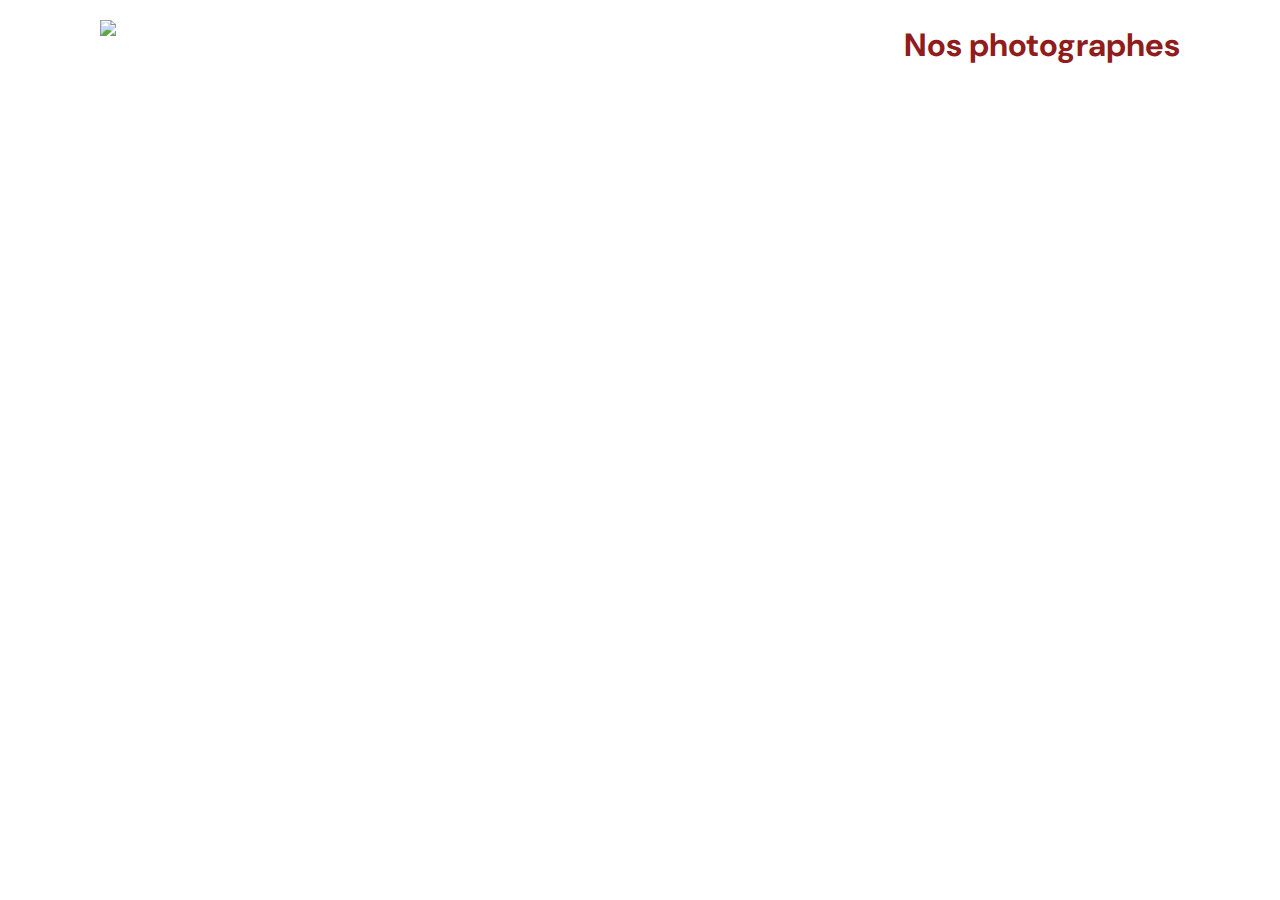
==== index.html @ 689de19c "initial project" ====
<!DOCTYPE html>
<html>
  <head>
    <link href="./styles/css/style.css" rel="stylesheet" type="text/css" />
    <meta charset="utf-8" />
    <link rel="icon" type="image/png" href="assets/favicon.ico" />
    <link
      href="https://fonts.googleapis.com/css?family=DM+Sans&display=swap"
      rel="stylesheet"
    />
    <title>Fisheye</title>
  </head>
  <body>
    <header>
      <img src="assets/images/logo.png" class="logo" />
      <h1>Nos photographes</h1>
    </header>
    <main id="main">
      <div class="photographer_section"></div>
    </main>
    <script
      type="text/javascript"
      src="scripts/factories/Photographer.js"
    ></script>

    <script type="text/javascript" src="scripts/pages/index.js"></script>
    <script type="text/javascript" src="scripts/pages/photographer.js"></script>
  </body>
</html>
---- styles/css/style.css ----
@import url(photographer.css);body{font-family:"DM Sans", sans-serif;margin:0}header{display:flex;flex-direction:row;justify-content:space-between;align-items:center;height:90px}h1{color:#901c1c;margin-right:100px}.logo{height:50px;margin-left:100px}.photographer_section{display:grid;grid-template-columns:1fr 1fr 1fr;gap:70px;margin-top:100px}.photographer_section article{justify-self:center;display:flex;justify-content:center;align-items:center;flex-direction:column}.photographer_section article h2{color:#d3573c;font-size:36px}.photographer_section article img{height:200px;width:200px}
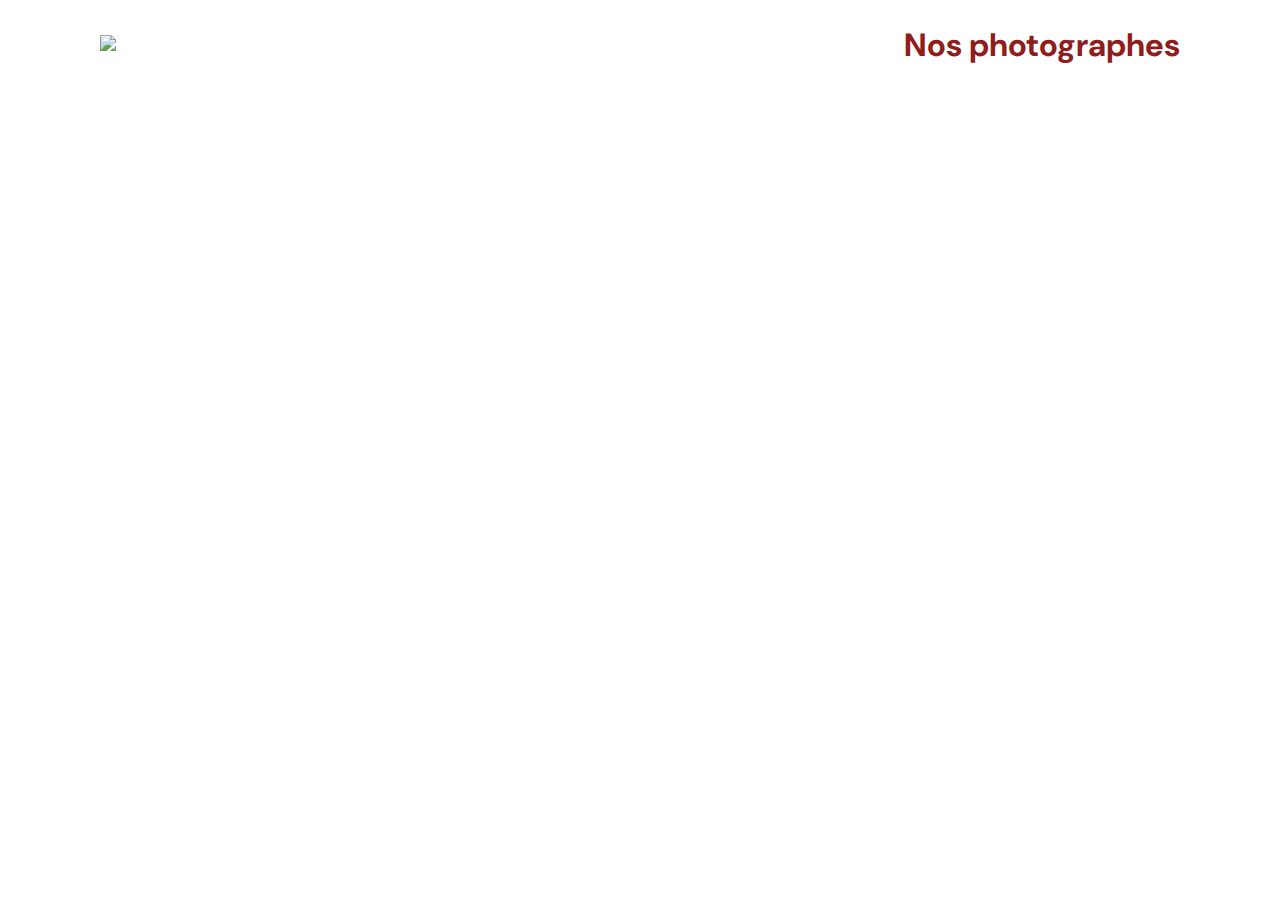
==== commit 739095e9: "rezise image and update data get file" ====
--- a/index.html
+++ b/index.html
@@ -8,22 +8,24 @@
       href="https://fonts.googleapis.com/css?family=DM+Sans&display=swap"
       rel="stylesheet"
     />
+    <script src="https://ajax.googleapis.com/ajax/libs/jquery/3.5.1/jquery.min.js"></script>
     <title>Fisheye</title>
   </head>
   <body>
     <header>
-      <img src="assets/images/logo.png" class="logo" />
+      <a href="./index.html">
+        <img src="assets/images/logo.png" class="logo"
+      /></a>
       <h1>Nos photographes</h1>
     </header>
     <main id="main">
-      <div class="photographer_section"></div>
+      <section class="photographer_section"></section>
     </main>
     <script
       type="text/javascript"
       src="scripts/factories/Photographer.js"
     ></script>
-
+    <script type="text/javascript" src="./scripts/utils/getData.js"></script>
     <script type="text/javascript" src="scripts/pages/index.js"></script>
-    <script type="text/javascript" src="scripts/pages/photographer.js"></script>
   </body>
 </html>
--- a/styles/css/style.css
+++ b/styles/css/style.css
@@ -1 +1 @@
-@import url(photographer.css);body{font-family:"DM Sans", sans-serif;margin:0}header{display:flex;flex-direction:row;justify-content:space-between;align-items:center;height:90px}h1{color:#901c1c;margin-right:100px}.logo{height:50px;margin-left:100px}.photographer_section{display:grid;grid-template-columns:1fr 1fr 1fr;gap:70px;margin-top:100px}.photographer_section article{justify-self:center;display:flex;justify-content:center;align-items:center;flex-direction:column}.photographer_section article h2{color:#d3573c;font-size:36px}.photographer_section article img{height:200px;width:200px}
+@import url(photographer.css);body{font-family:"DM Sans", sans-serif;margin:0}header{display:flex;flex-direction:row;justify-content:space-between;align-items:center;height:90px}h1{color:#901c1c;margin-right:100px}.logo{height:50px;margin-left:100px}.photographer_section{display:grid;grid-template-columns:1fr 1fr 1fr;grid-gap:70px;grid-auto-flow:row dense;margin-top:100px}.photographer_section article{justify-self:center;display:flex;justify-content:center;align-items:center;flex-direction:column}.photographer_section article h2{color:#d3573c;font-size:36px;margin:0}.photographer_section article img{height:200px;width:200px;border-radius:100%;object-fit:cover}.photographer_section article .citiesAndCountries{font-size:1.1em;color:#901c1c}.photographer_section article p{font-size:0.7em;margin:0;font-weight:bold}.photographer_section article .prices{font-weight:lighter}
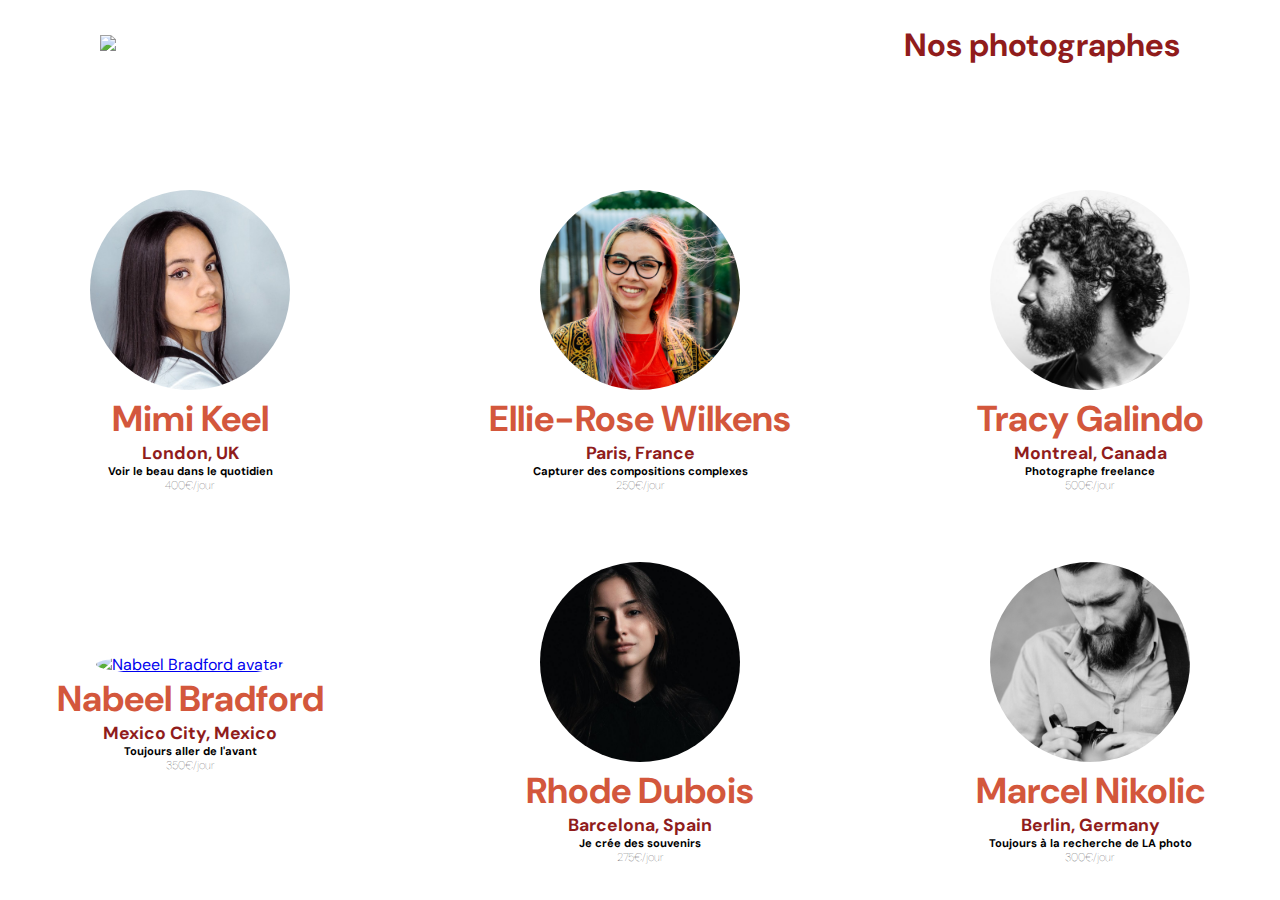
==== commit 5fcbd268: "add media photos and add select button" ====
--- a/index.html
+++ b/index.html
@@ -8,7 +8,6 @@
       href="https://fonts.googleapis.com/css?family=DM+Sans&display=swap"
       rel="stylesheet"
     />
-    <script src="https://ajax.googleapis.com/ajax/libs/jquery/3.5.1/jquery.min.js"></script>
     <title>Fisheye</title>
   </head>
   <body>
@@ -23,7 +22,7 @@
     </main>
     <script
       type="text/javascript"
-      src="scripts/factories/Photographer.js"
+      src="scripts/factories/photographer.js"
     ></script>
     <script type="text/javascript" src="./scripts/utils/getData.js"></script>
     <script type="text/javascript" src="scripts/pages/index.js"></script>
--- a/styles/css/style.css
+++ b/styles/css/style.css
@@ -1 +1 @@
-@import url(photographer.css);body{font-family:"DM Sans", sans-serif;margin:0}header{display:flex;flex-direction:row;justify-content:space-between;align-items:center;height:90px}h1{color:#901c1c;margin-right:100px}.logo{height:50px;margin-left:100px}.photographer_section{display:grid;grid-template-columns:1fr 1fr 1fr;grid-gap:70px;grid-auto-flow:row dense;margin-top:100px}.photographer_section article{justify-self:center;display:flex;justify-content:center;align-items:center;flex-direction:column}.photographer_section article h2{color:#d3573c;font-size:36px;margin:0}.photographer_section article img{height:200px;width:200px;border-radius:100%;object-fit:cover}.photographer_section article .citiesAndCountries{font-size:1.1em;color:#901c1c}.photographer_section article p{font-size:0.7em;margin:0;font-weight:bold}.photographer_section article .prices{font-weight:lighter}
+@import url(photographer.css);body{font-family:"DM Sans", sans-serif;margin:0}header{display:flex;flex-direction:row;justify-content:space-between;align-items:center;height:90px}h1{color:#901c1c;margin-right:100px}.logo{height:50px;margin-left:100px}.photographer_section{display:grid;grid-template-columns:1fr 1fr 1fr;grid-gap:70px;grid-auto-flow:row dense;margin-top:100px}.photographer_section article{justify-self:center;display:flex;justify-content:center;align-items:center;flex-direction:column}.photographer_section article h2{color:#d3573c;font-size:36px;margin:0}.photographer_section article img{height:200px;width:200px;border-radius:100%;object-fit:cover}.photographer_section article .citiesAndCountries{font-size:1.1em;color:#901c1c}.photographer_section article p{font-size:0.7em;margin:0;font-weight:bold}.photographer_section article .prices{color:#525252;font-weight:lighter}
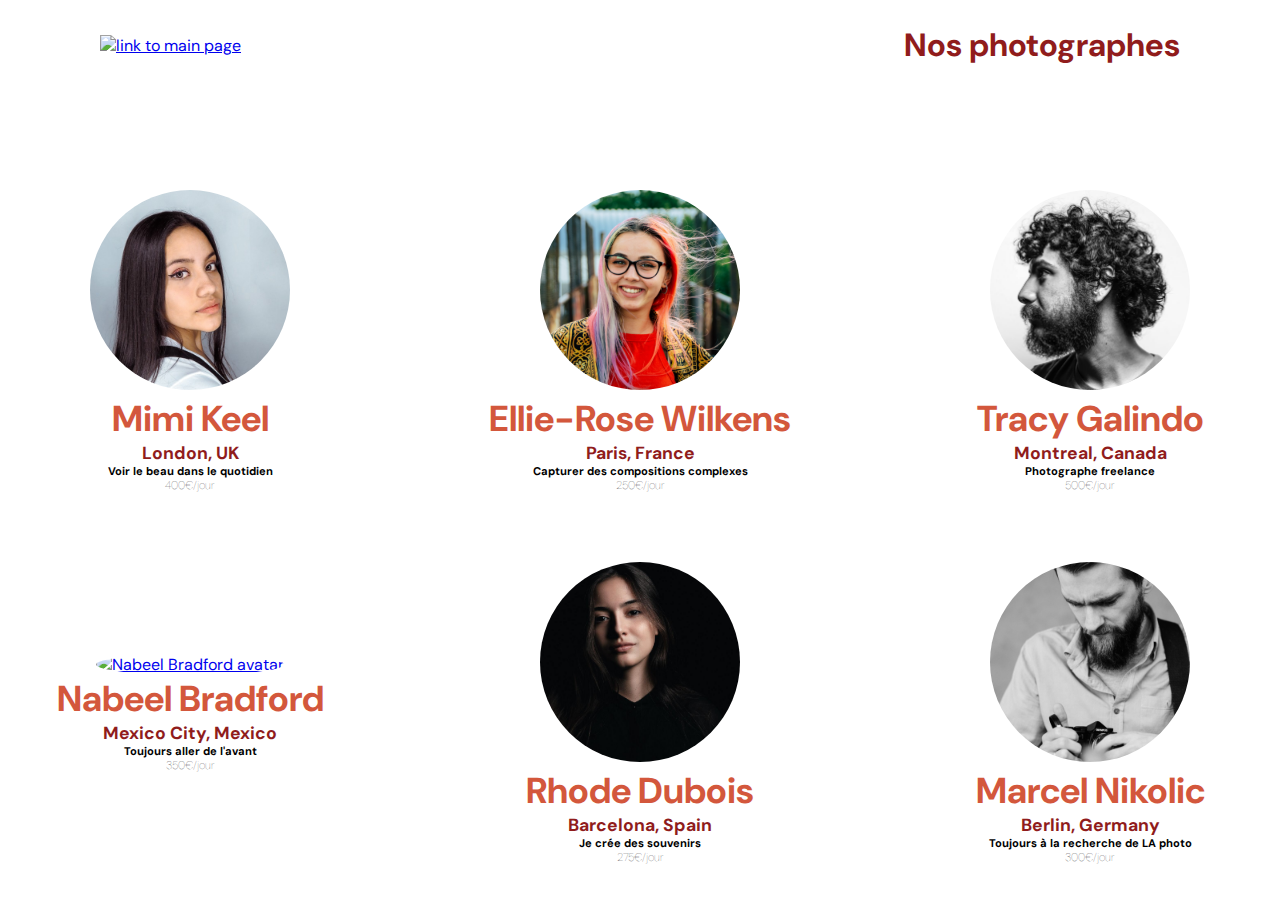
==== commit 150fc3f5: "add aria label for link" ====
--- a/index.html
+++ b/index.html
@@ -1,9 +1,9 @@
 <!DOCTYPE html>
-<html>
+<html lang="fr">
   <head>
+    <meta charset="utf-8" />
     <link href="./styles/css/style.css" rel="stylesheet" type="text/css" />
-    <meta charset="utf-8" />
-    <link rel="icon" type="image/png" href="assets/favicon.ico" />
+    <link rel="icon" type="image/png" href="./assets/favicon.ico" />
     <link
       href="https://fonts.googleapis.com/css?family=DM+Sans&display=swap"
       rel="stylesheet"
@@ -13,18 +13,19 @@
   <body>
     <header>
       <a href="./index.html">
-        <img src="assets/images/logo.png" class="logo"
-      /></a>
+        <img
+          src="assets/images/logo.png"
+          alt="link to main page"
+          class="logo"
+        />
+      </a>
       <h1>Nos photographes</h1>
     </header>
     <main id="main">
       <section class="photographer_section"></section>
     </main>
-    <script
-      type="text/javascript"
-      src="scripts/factories/photographer.js"
-    ></script>
-    <script type="text/javascript" src="./scripts/utils/getData.js"></script>
-    <script type="text/javascript" src="scripts/pages/index.js"></script>
+    <script src="scripts/factories/photographer.js"></script>
+    <script src="./scripts/utils/getData.js"></script>
+    <script src="scripts/pages/index.js"></script>
   </body>
 </html>
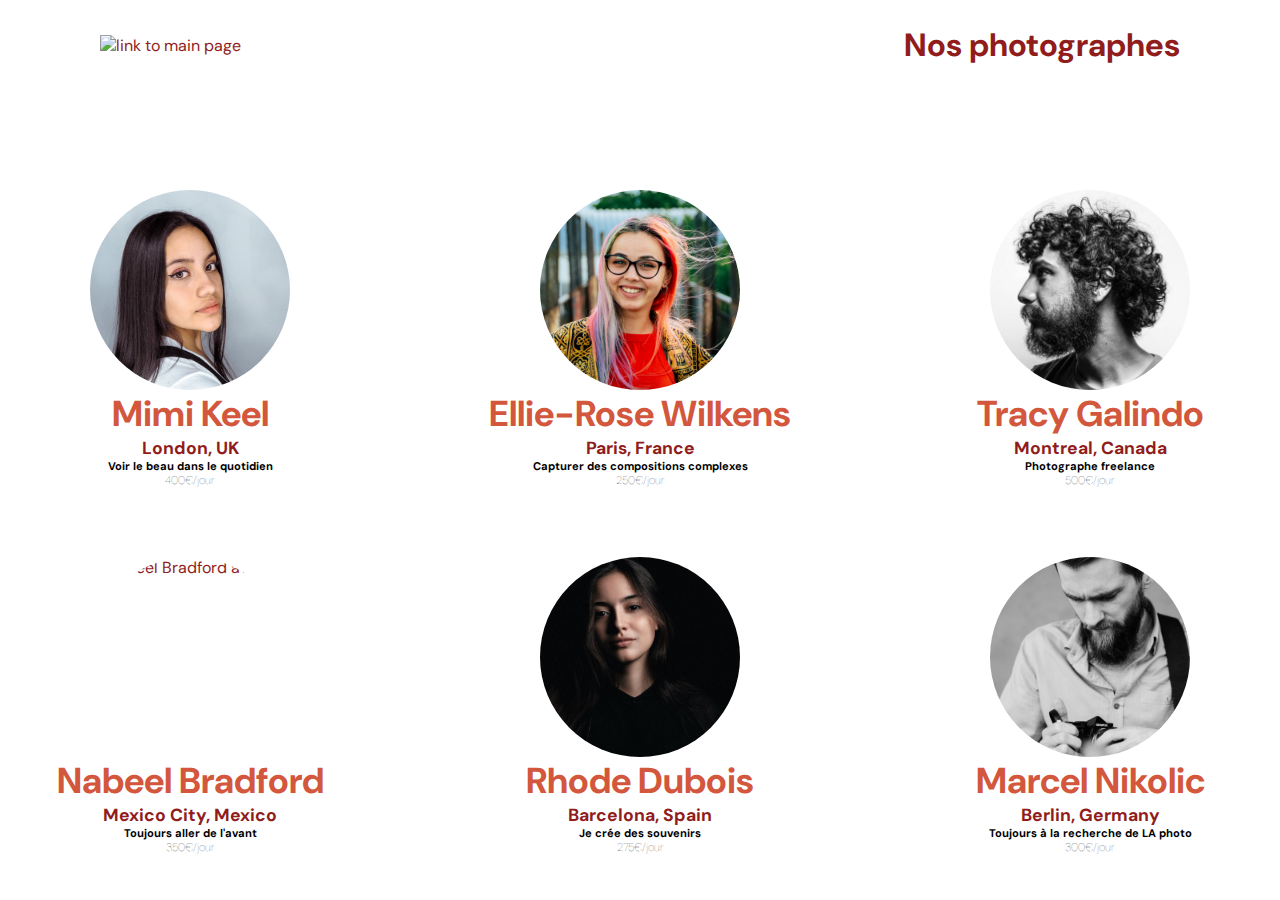
==== commit 60118ef8: "update aria label and aria pressed" ====
--- a/index.html
+++ b/index.html
@@ -8,6 +8,7 @@
       href="https://fonts.googleapis.com/css?family=DM+Sans&display=swap"
       rel="stylesheet"
     />
+    <meta name="viewport" content="width=device-width, initial-scale=1" />
     <title>Fisheye</title>
   </head>
   <body>
--- a/styles/css/style.css
+++ b/styles/css/style.css
@@ -1 +1 @@
-@import url(photographer.css);body{font-family:"DM Sans", sans-serif;margin:0}header{display:flex;flex-direction:row;justify-content:space-between;align-items:center;height:90px}h1{color:#901c1c;margin-right:100px}.logo{height:50px;margin-left:100px}.photographer_section{display:grid;grid-template-columns:1fr 1fr 1fr;grid-gap:70px;grid-auto-flow:row dense;margin-top:100px}.photographer_section article{justify-self:center;display:flex;justify-content:center;align-items:center;flex-direction:column}.photographer_section article h2{color:#d3573c;font-size:36px;margin:0}.photographer_section article img{height:200px;width:200px;border-radius:100%;object-fit:cover}.photographer_section article .citiesAndCountries{font-size:1.1em;color:#901c1c}.photographer_section article p{font-size:0.7em;margin:0;font-weight:bold}.photographer_section article .prices{color:#525252;font-weight:lighter}
+@import url(photographer.css);body{font-family:"DM Sans", sans-serif;margin:0}a{display:block;text-decoration:none;color:#901c1c;padding:0}header{display:flex;flex-direction:row;justify-content:space-between;align-items:center;height:90px}.logo{height:50px;margin-left:100px}h1{color:#901c1c;margin-right:100px}button{color:inherit;background-color:inherit;border:none;cursor:pointer}.photographer_section{display:grid;grid-template-columns:1fr 1fr 1fr;grid-gap:70px;margin-bottom:1em;grid-auto-flow:row dense;margin-top:100px}.photographer_section article{justify-self:center;display:flex;justify-content:center;align-items:center;flex-direction:column}.photographer_section article h2{color:#d3573c;font-size:36px;margin:0}.photographer_section article img{height:200px;width:200px;border-radius:100%;object-fit:cover}.photographer_section article .citiesAndCountries{font-size:1.1em;color:#901c1c}.photographer_section article p{font-size:0.7em;margin:0;font-weight:bold}.photographer_section article .prices{color:#525252;font-weight:lighter}
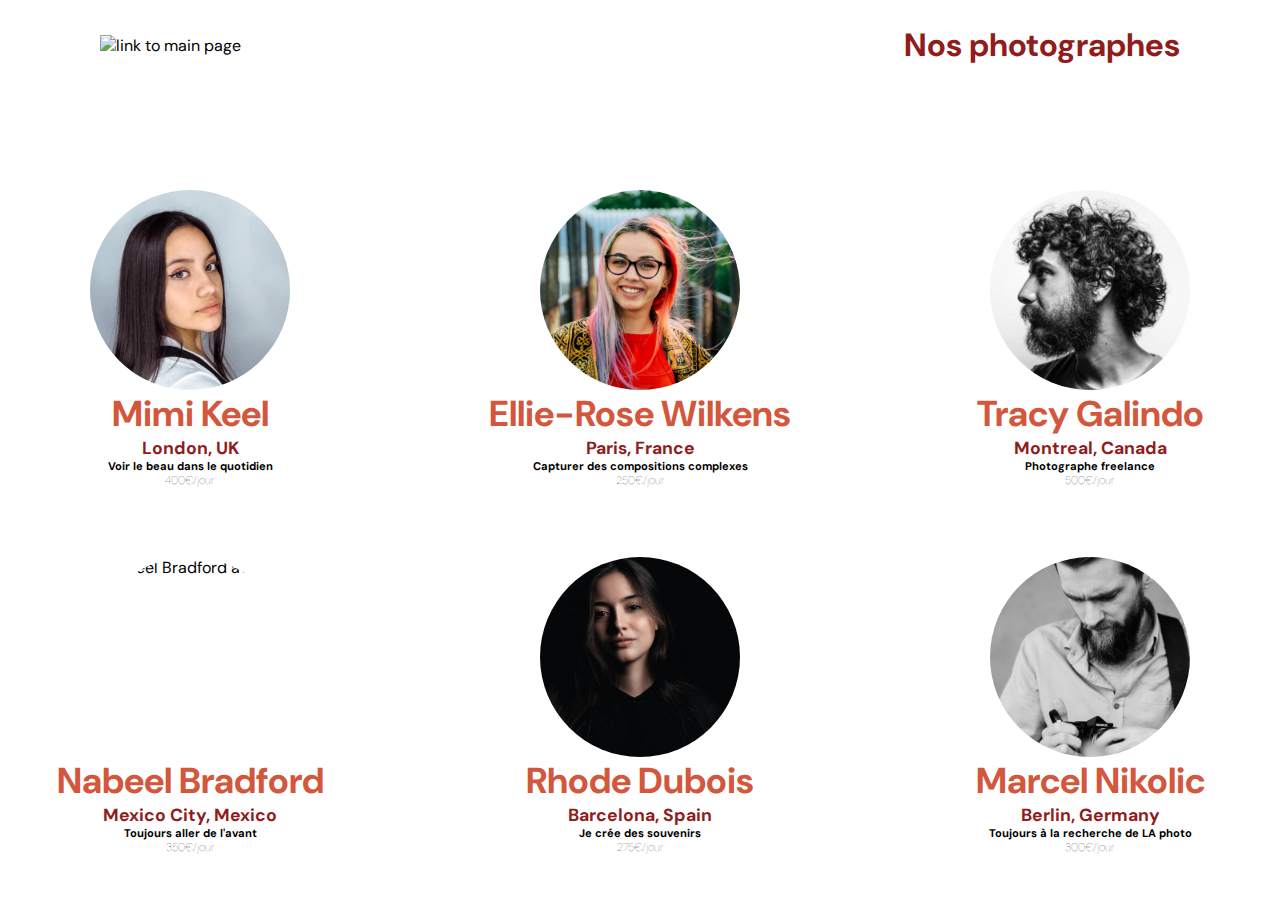
==== commit 8a3d99b6: "update aria label for next previous and close button for the lightbox" ====
--- a/index.html
+++ b/index.html
@@ -1,5 +1,5 @@
 <!DOCTYPE html>
-<html lang="fr">
+<html lang="en">
   <head>
     <meta charset="utf-8" />
     <link href="./styles/css/style.css" rel="stylesheet" type="text/css" />
--- a/styles/css/style.css
+++ b/styles/css/style.css
@@ -1 +1 @@
-@import url(photographer.css);body{font-family:"DM Sans", sans-serif;margin:0}a{display:block;text-decoration:none;color:#901c1c;padding:0}header{display:flex;flex-direction:row;justify-content:space-between;align-items:center;height:90px}.logo{height:50px;margin-left:100px}h1{color:#901c1c;margin-right:100px}button{color:inherit;background-color:inherit;border:none;cursor:pointer}.photographer_section{display:grid;grid-template-columns:1fr 1fr 1fr;grid-gap:70px;margin-bottom:1em;grid-auto-flow:row dense;margin-top:100px}.photographer_section article{justify-self:center;display:flex;justify-content:center;align-items:center;flex-direction:column}.photographer_section article h2{color:#d3573c;font-size:36px;margin:0}.photographer_section article img{height:200px;width:200px;border-radius:100%;object-fit:cover}.photographer_section article .citiesAndCountries{font-size:1.1em;color:#901c1c}.photographer_section article p{font-size:0.7em;margin:0;font-weight:bold}.photographer_section article .prices{color:#525252;font-weight:lighter}
+@import url(photographer.css);body{font-family:"DM Sans", sans-serif;margin:0}a{display:block;text-decoration:none;color:inherit;padding:0}header{display:flex;flex-direction:row;justify-content:space-between;align-items:center;height:90px}.logo{height:50px;margin-left:100px}h1{color:#901c1c;margin-right:100px}button{color:inherit;background-color:inherit;border:none;cursor:pointer}.photographer_section{display:grid;grid-template-columns:1fr 1fr 1fr;grid-gap:70px;margin-bottom:1em;grid-auto-flow:row dense;margin-top:100px}.photographer_section article{justify-self:center;display:flex;justify-content:center;align-items:center;flex-direction:column}.photographer_section article h2{color:#d3573c;font-size:36px;margin:0}.photographer_section article img{height:200px;width:200px;border-radius:100%;object-fit:cover}.photographer_section article .citiesAndCountries{font-size:1.1em;color:#901c1c}.photographer_section article p{font-size:0.7em;margin:0;font-weight:bold}.photographer_section article .prices{color:#525252;font-weight:lighter}
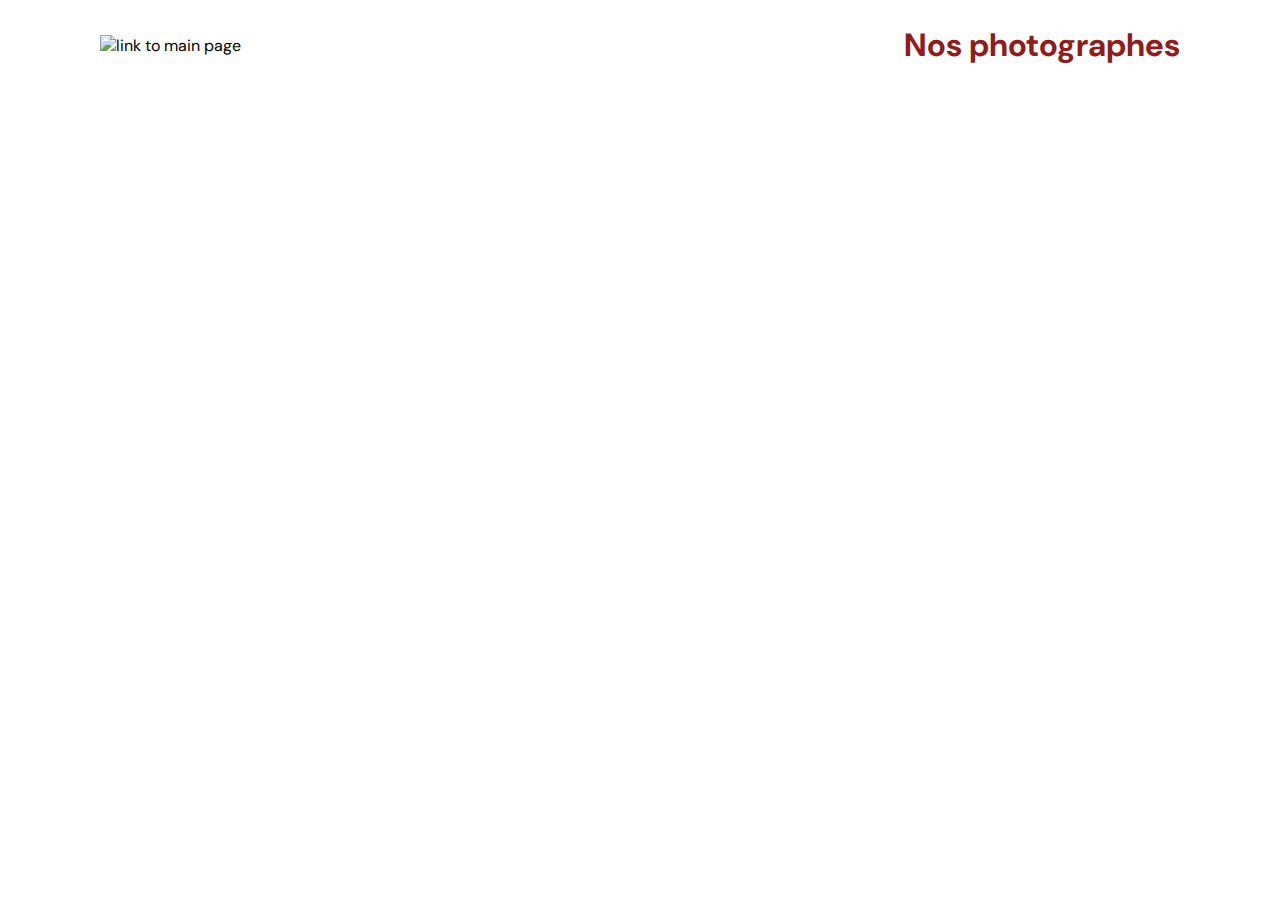
==== commit 1abf1f0a: "set media factory with class" ====
--- a/index.html
+++ b/index.html
@@ -1,5 +1,5 @@
 <!DOCTYPE html>
-<html lang="en">
+<html lang="fr">
   <head>
     <meta charset="utf-8" />
     <link href="./styles/css/style.css" rel="stylesheet" type="text/css" />
--- a/styles/css/style.css
+++ b/styles/css/style.css
@@ -1 +1 @@
-@import url(photographer.css);body{font-family:"DM Sans", sans-serif;margin:0}a{display:block;text-decoration:none;color:inherit;padding:0}header{display:flex;flex-direction:row;justify-content:space-between;align-items:center;height:90px}.logo{height:50px;margin-left:100px}h1{color:#901c1c;margin-right:100px}button{color:inherit;background-color:inherit;border:none;cursor:pointer}.photographer_section{display:grid;grid-template-columns:1fr 1fr 1fr;grid-gap:70px;margin-bottom:1em;grid-auto-flow:row dense;margin-top:100px}.photographer_section article{justify-self:center;display:flex;justify-content:center;align-items:center;flex-direction:column}.photographer_section article h2{color:#d3573c;font-size:36px;margin:0}.photographer_section article img{height:200px;width:200px;border-radius:100%;object-fit:cover}.photographer_section article .citiesAndCountries{font-size:1.1em;color:#901c1c}.photographer_section article p{font-size:0.7em;margin:0;font-weight:bold}.photographer_section article .prices{color:#525252;font-weight:lighter}
+@import url(photographer.css);body{font-family:"DM Sans", sans-serif;margin:0}a{display:block;text-decoration:none;color:inherit;padding:0}header{display:flex;flex-direction:row;justify-content:space-between;align-items:center;height:90px}.logo{height:50px;margin-left:100px}h1{color:#901c1c;margin-right:100px}button{color:inherit;background-color:inherit;border:none;cursor:pointer}.photographer_section{display:grid;grid-template-columns:1fr 1fr 1fr;grid-gap:70px;margin-bottom:1em;grid-auto-flow:row dense;margin-top:100px}.photographer_section article{justify-self:center;display:flex;justify-content:center;align-items:center;flex-direction:column}.photographer_section article h2{color:#d3573c;font-size:36px;margin:0}.photographer_section article img{height:200px;width:200px;border-radius:100%;object-fit:cover}.photographer_section article .citiesAndCountries{font-size:1.1em;color:#901c1c}.photographer_section article p{font-size:0.8em;margin:0;font-weight:bold}.photographer_section article .prices{color:#525252;font-weight:lighter}
